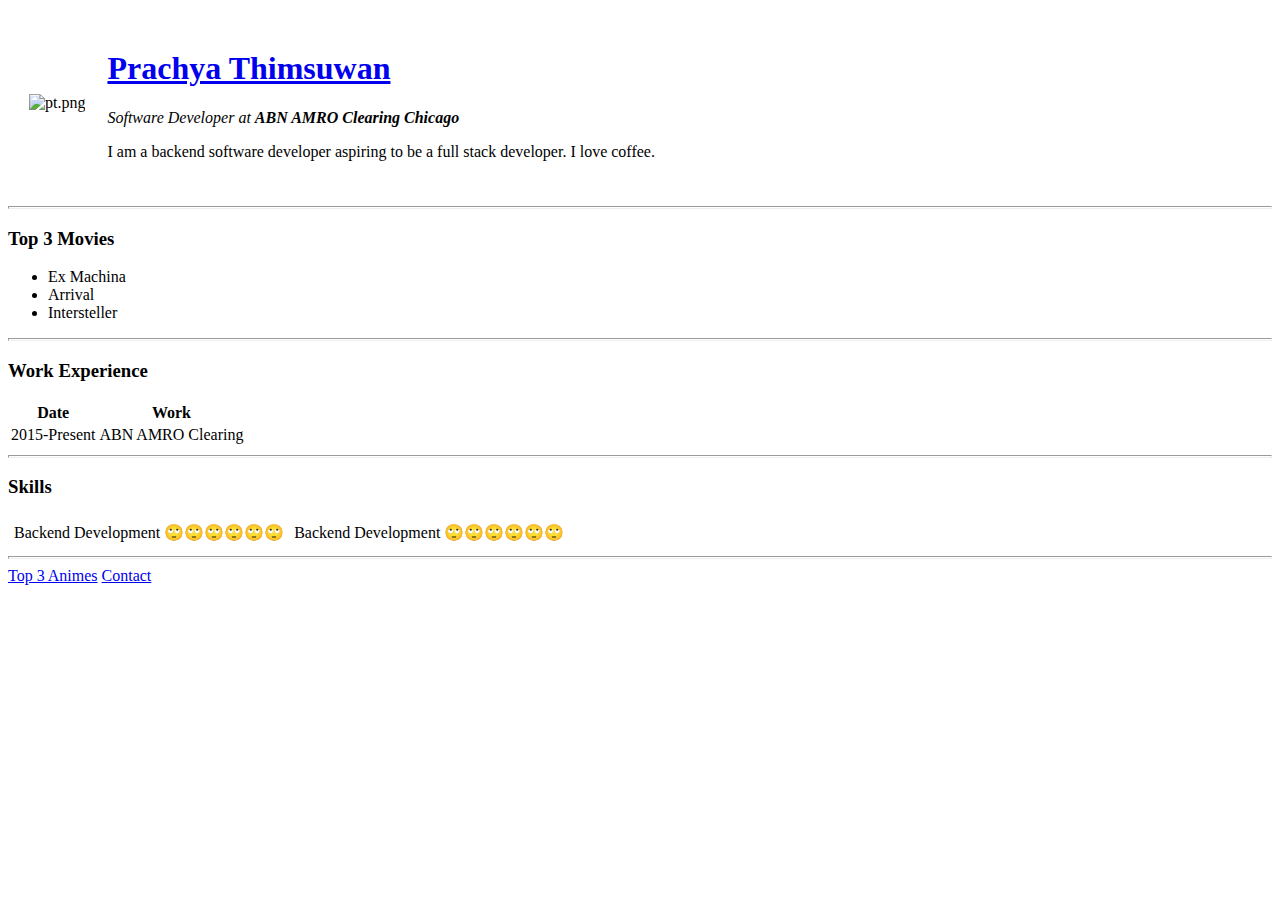
==== index.html @ 2a7d18f3 "Add initial cv website files" ====
<!DOCTYPE html>
<html lang="en" dir="ltr">

<head>
  <meta charset="utf-8">
  <title>Prachya's Personal Site</title>
</head>

<body>
  <table cellspacing="20">
    <tr>
      <td>
        <img src="https://media-exp1.licdn.com/dms/image/C5603AQH2TUQKiydPEQ/profile-displayphoto-shrink_200_200/0?e=1586995200&v=beta&t=NCSZ_b7na3-ChOoCA1IiR8rjXGA8jDatH9pn8q8NMsg" alt="pt.png">
      </td>
      <td>
        <h1><a href="https://www.linkedin.com/in/prachya-thimsuwan-51915046/">Prachya Thimsuwan</a></h1>
        <p><em>Software Developer at <strong>ABN AMRO Clearing Chicago</strong></em></p>
        <p>I am a backend software developer aspiring to be a full stack developer. I love coffee.</p>
      </td>
    </tr>
  </table>

  <hr size="3" />
  <h3>Top 3 Movies</h3>
  <ul>
    <li>Ex Machina</li>
    <li>Arrival</li>
    <li>Intersteller</li>
  </ul>
  <hr size="3" />
  <h3>Work Experience</h3>
  <table>
    <thead>
      <th>Date</th>
      <th>Work</th>
    </thead>
    <tbody>
      <tr>
        <td>2015-Present</td>
        <td>ABN AMRO Clearing</td>
      </tr>
  </tbody>
  <tfoot>
  </tfoot>
  </table>
  <hr size="3" />
  <h3>Skills</h3>
  <table>
    <td>
      <table>
        <td>Backend Development</td>
        <td>🙄🙄🙄🙄🙄🙄</td>
      </table>
    </td>
    <td>
      <table>
        <td>Backend Development</td>
        <td>🙄🙄🙄🙄🙄🙄</td>
      </table>
    </td>
  </table>
  <hr size="3" />
<a href="animes.html">Top 3 Animes</a>
<a href="contact.html">Contact</a>
</body>

</html>
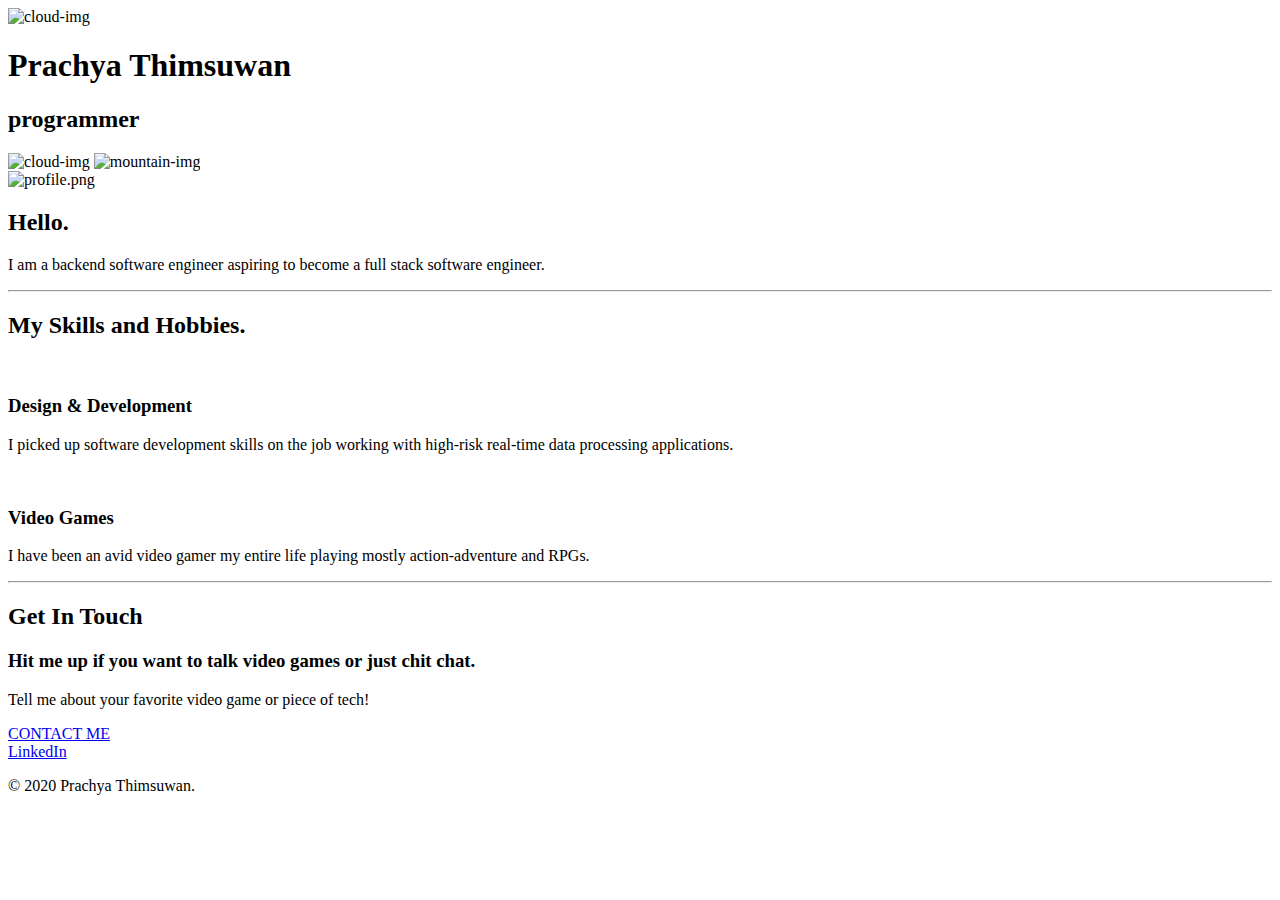
==== commit b26ce5c2: "Merge pull request #1 from pthimsuwan/pthimsuwan-patch-1" ====
--- a/index.html
+++ b/index.html
@@ -3,65 +3,56 @@
 
 <head>
   <meta charset="utf-8">
-  <title>Prachya's Personal Site</title>
+  <title>Prachya Thimsuwan</title>
+  <link rel="stylesheet" href="css/styles.css">
+  <link rel="icon" href="favicon.png">
+  <link href="https://fonts.googleapis.com/css?family=Merriweather|Montserrat|Sacramento&display=swap" rel="stylesheet">
 </head>
 
 <body>
-  <table cellspacing="20">
-    <tr>
-      <td>
-        <img src="https://media-exp1.licdn.com/dms/image/C5603AQH2TUQKiydPEQ/profile-displayphoto-shrink_200_200/0?e=1586995200&v=beta&t=NCSZ_b7na3-ChOoCA1IiR8rjXGA8jDatH9pn8q8NMsg" alt="pt.png">
-      </td>
-      <td>
-        <h1><a href="https://www.linkedin.com/in/prachya-thimsuwan-51915046/">Prachya Thimsuwan</a></h1>
-        <p><em>Software Developer at <strong>ABN AMRO Clearing Chicago</strong></em></p>
-        <p>I am a backend software developer aspiring to be a full stack developer. I love coffee.</p>
-      </td>
-    </tr>
-  </table>
+  <div class="top-container">
+    <img class="top-cloud" src="images/cloud.png" alt="cloud-img">
+    <h1>Prachya Thimsuwan</h1>
+    <h2>programmer</h2>
+    <img class="bottom-cloud" src="images/cloud.png" alt="cloud-img">
+    <img src="images/mountain.png" alt="mountain-img">
+  </div>
+  <div class="middle-container">
+    <div class="profile">
+      <img class="profile-pic" src="https://media-exp1.licdn.com/dms/image/C5603AQH2TUQKiydPEQ/profile-displayphoto-shrink_200_200/0?e=1586995200&v=beta&t=NCSZ_b7na3-ChOoCA1IiR8rjXGA8jDatH9pn8q8NMsg" alt="profile.png">
+      <h2>Hello.</h2>
+      <p class="intro">I am a backend software engineer aspiring to become a full stack software engineer.</p>
+    </div>
+    <hr>
+    <div class="skills">
+      <h2>My Skills and Hobbies.</h2>
+      <div class="skill-row">
+        <img class="dev-img" src="https://media.giphy.com/media/1C8bHHJturSx2/giphy.gif" alt="">
+        <h3>Design & Development</h3>
+        <p class="dev-desc">I picked up software development skills on the job working with high-risk real-time data processing applications.</p>
+      </div>
+      <div class="skill-row">
+        <img class="game-img" src="https://media.giphy.com/media/MMnDgPw0yB6ms/giphy.gif" alt="">
+        <h3>Video Games</h3>
+        <p class="game-desc">I have been an avid video gamer my entire life playing mostly action-adventure and RPGs.</p>
+      </div>
+    </div>
+    <hr>
+    <div class="contact-me">
+      <h2>Get In Touch</h2>
+      <h3>Hit me up if you want to talk video games or just chit chat.</h3>
+      <p class="contact-message">Tell me about your favorite video game or piece of tech!</p>
+      <a class="btn" href="mailto:pthimsuwan@gmail.com">CONTACT ME</a>
+    </div>
+  </div>
 
-  <hr size="3" />
-  <h3>Top 3 Movies</h3>
-  <ul>
-    <li>Ex Machina</li>
-    <li>Arrival</li>
-    <li>Intersteller</li>
-  </ul>
-  <hr size="3" />
-  <h3>Work Experience</h3>
-  <table>
-    <thead>
-      <th>Date</th>
-      <th>Work</th>
-    </thead>
-    <tbody>
-      <tr>
-        <td>2015-Present</td>
-        <td>ABN AMRO Clearing</td>
-      </tr>
-  </tbody>
-  <tfoot>
-  </tfoot>
-  </table>
-  <hr size="3" />
-  <h3>Skills</h3>
-  <table>
-    <td>
-      <table>
-        <td>Backend Development</td>
-        <td>🙄🙄🙄🙄🙄🙄</td>
-      </table>
-    </td>
-    <td>
-      <table>
-        <td>Backend Development</td>
-        <td>🙄🙄🙄🙄🙄🙄</td>
-      </table>
-    </td>
-  </table>
-  <hr size="3" />
-<a href="animes.html">Top 3 Animes</a>
-<a href="contact.html">Contact</a>
+
+  <div class="bottom-container">
+    <a class="footer-link" href="https://www.linkedin.com/in/prachya-thimsuwan-51915046/">LinkedIn</a>
+    <p class="copyright">© 2020 Prachya Thimsuwan.</p>
+  </div>
+
+  </div>
 </body>
 
 </html>
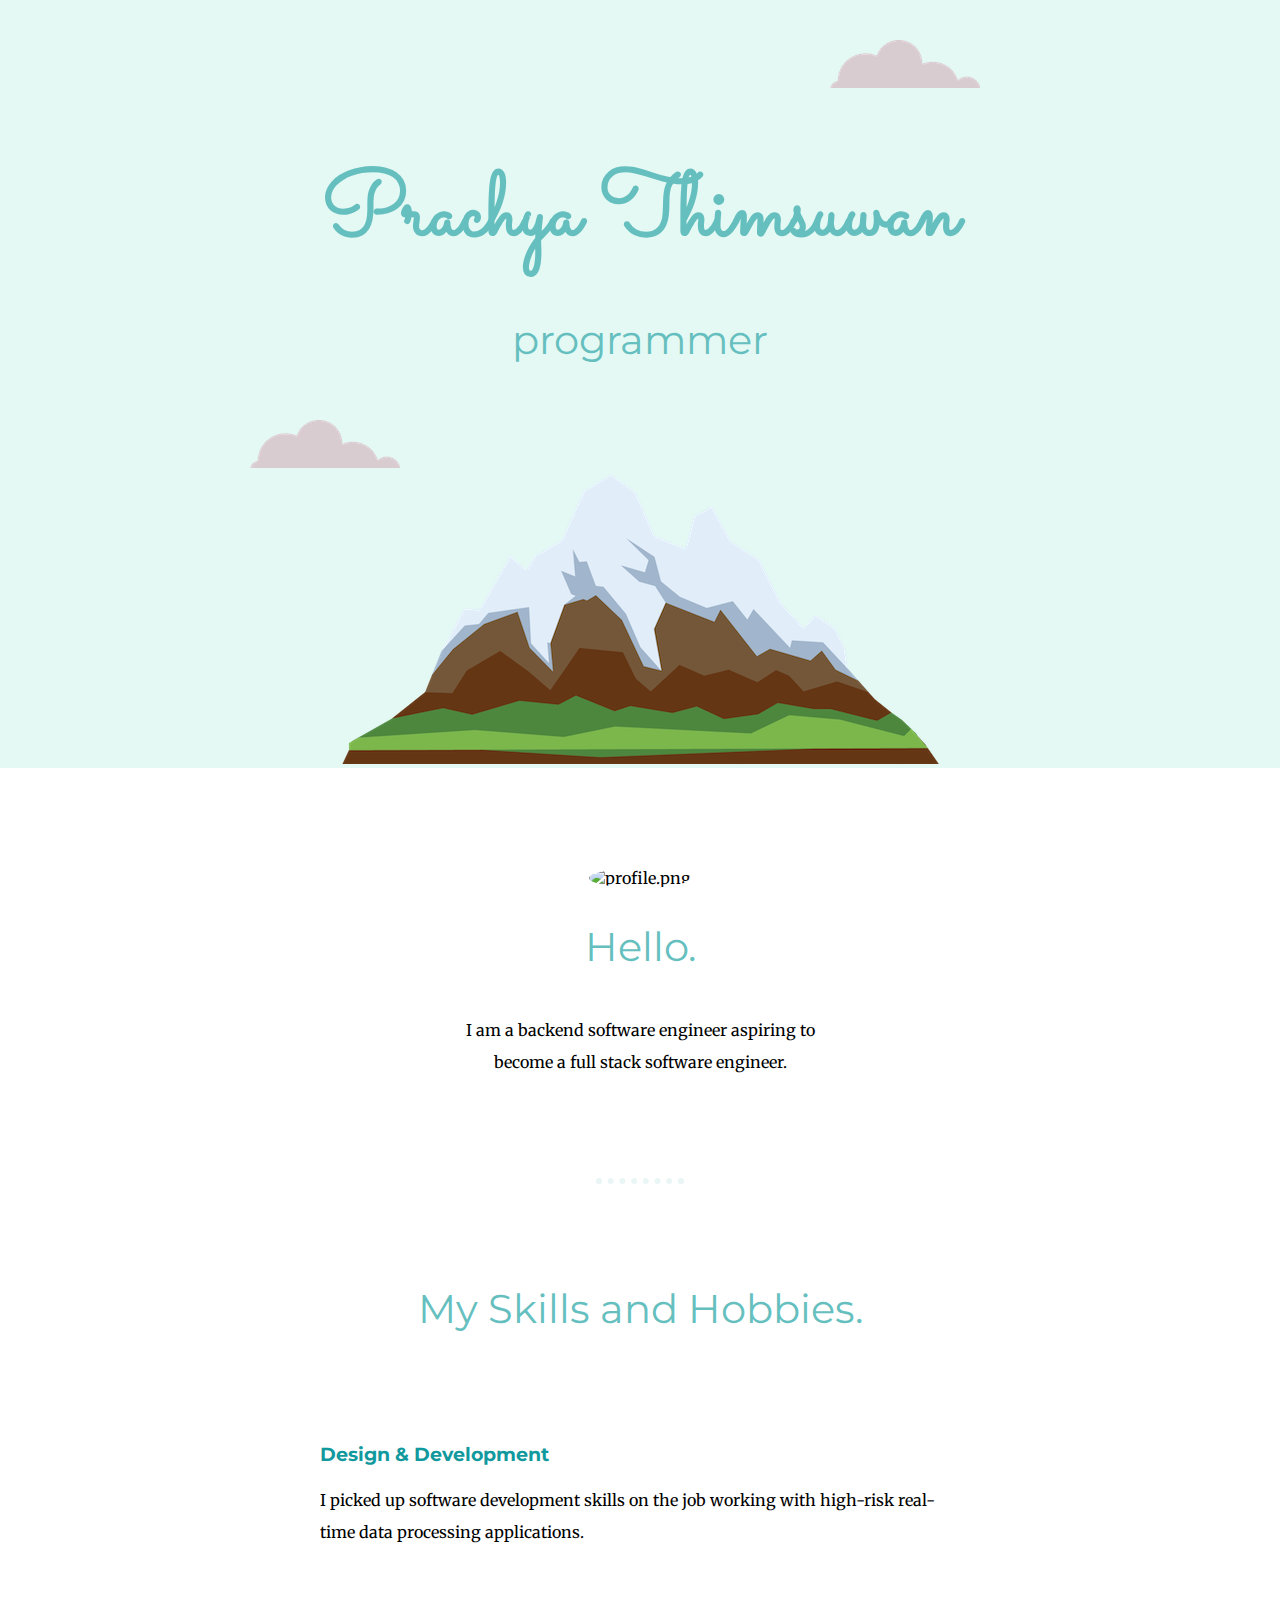
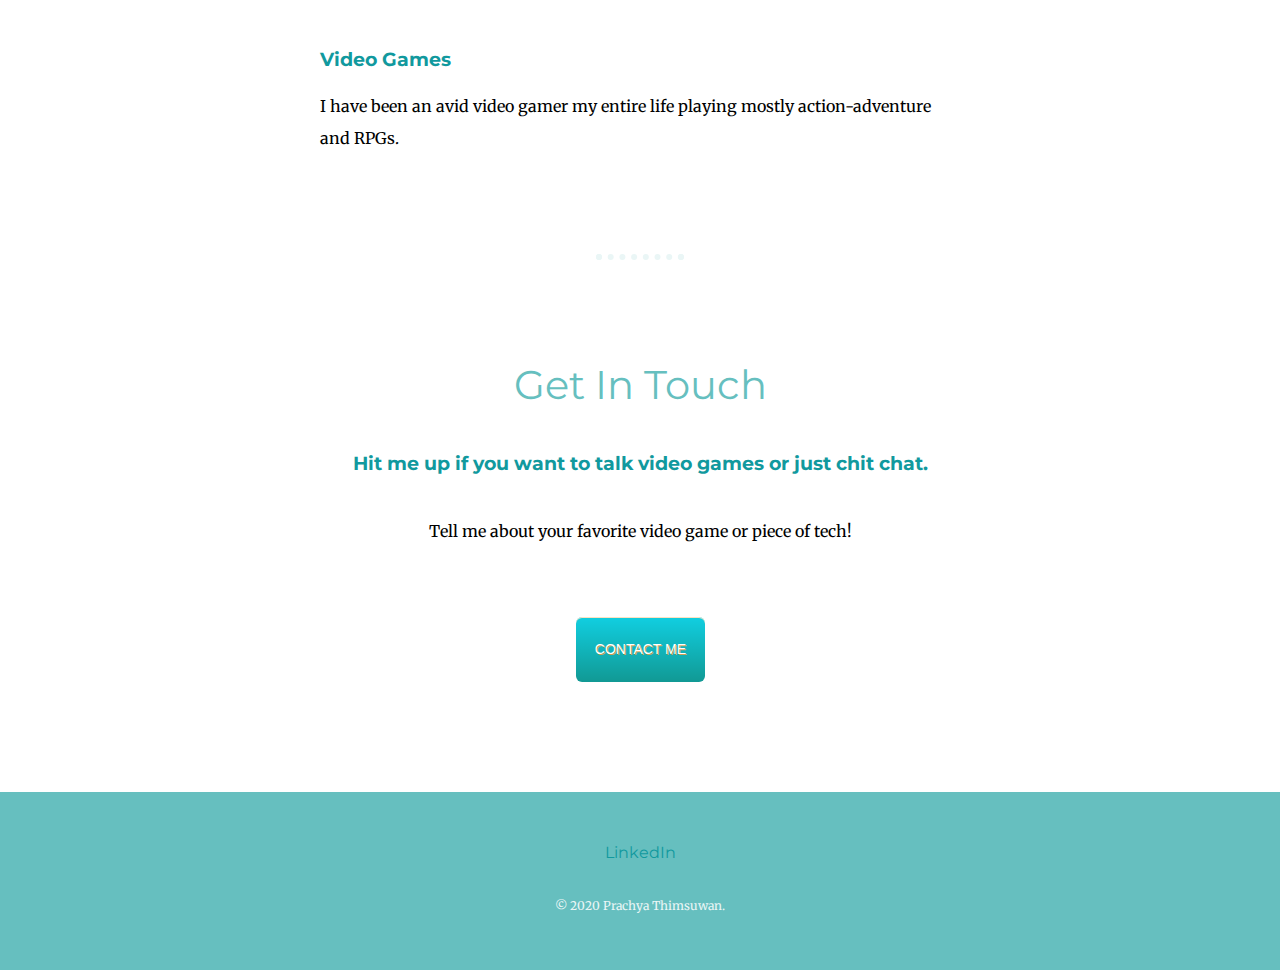
==== commit 7ad93f4c: "Update index.html" ====
--- a/index.html
+++ b/index.html
@@ -19,7 +19,7 @@
   </div>
   <div class="middle-container">
     <div class="profile">
-      <img class="profile-pic" src="https://media-exp1.licdn.com/dms/image/C5603AQH2TUQKiydPEQ/profile-displayphoto-shrink_200_200/0?e=1586995200&v=beta&t=NCSZ_b7na3-ChOoCA1IiR8rjXGA8jDatH9pn8q8NMsg" alt="profile.png">
+      <img class="profile-pic" src="images/profile.png" alt="profile.png">
       <h2>Hello.</h2>
       <p class="intro">I am a backend software engineer aspiring to become a full stack software engineer.</p>
     </div>
--- a/css/styles.css
+++ b/css/styles.css
@@ -0,0 +1,158 @@
+body {
+  margin: 0px;
+  text-align: center;
+  font-family: 'Merriweather', serif;
+}
+
+h1 {
+  color: #66BFBF;
+  font-size: 5.625rem;
+  /*100% = 16px = 1em*/
+  margin: 50px auto 0 auto;
+  font-family: 'Sacramento', cursive;
+}
+
+h2 {
+  color: #66BFBF;
+  font-size: 2.5rem;
+  font-family: 'Montserrat', sans-serif;
+  font-weight: normal;
+  padding-bottom: 10px;
+}
+
+h3 {
+  color: #11999E;
+  font-family: 'Montserrat', sans-serif;
+}
+
+p{
+    line-height: 2;
+}
+
+hr{
+  border: dotted #EAF6F6 6px;
+  border-bottom: none;
+  margin: 100px auto;
+  width: 6%;
+}
+
+a{
+ color:#11999E;
+ font-family: 'Montserrat', sans-serif;
+ margin: 10px 20px;
+ text-decoration: none;
+}
+
+a:hover{
+  color: #EAF6F6;
+}
+
+.copyright{
+  color: #EAF6F6;
+  font-size: 0.75rem;
+  padding: 20px 0;
+}
+
+.contact-message{
+  width: 40%;
+  margin: 40px auto 60px;
+}
+
+.profile-pic {
+  border-radius: 50%
+}
+
+.top-container {
+  background-color: #E4F9F4;
+  margin: 0;
+  position: relative;
+  padding-top: 100px;
+}
+
+.middle-container {
+  margin: 100px 0;
+}
+
+.bottom-container {
+  background-color: #66BFBF;
+  padding: 50px 0 20px;
+}
+
+.top-cloud {
+  position: absolute;
+  right: 300px;
+  top: 40px;
+}
+
+.bottom-cloud {
+  position: absolute;
+  left: 250px;
+  bottom: 300px;
+}
+
+.skill-row {
+  margin: 100px auto 100px auto;
+  width: 50%;
+  text-align: left;
+}
+
+.dev-img {
+  width: 40%;
+  float: left;
+  margin-right: 30px;
+}
+
+.game-img {
+  width: 25%;
+  float: right;
+  margin-left: 30px;
+}
+
+.intro{
+  width:30%;
+  margin: auto;
+}
+
+.btn {
+	-moz-box-shadow:inset 0px 1px 0px 0px #fce2c1;
+	-webkit-box-shadow:inset 0px 1px 0px 0px #fce2c1;
+	box-shadow:inset 0px 1px 0px 0px #fce2c1;
+	background:-webkit-gradient( linear, left top, left bottom, color-stop(0.05, #11ccdd), color-stop(1, #119994) );
+	background:-moz-linear-gradient( center top, #11ccdd 5%, #119994 100% );
+	filter:progid:DXImageTransform.Microsoft.gradient(startColorstr='#11ccdd', endColorstr='#119994');
+	background-color:#11ccdd;
+	-webkit-border-top-left-radius:6px;
+	-moz-border-radius-topleft:6px;
+	border-top-left-radius:6px;
+	-webkit-border-top-right-radius:6px;
+	-moz-border-radius-topright:6px;
+	border-top-right-radius:6px;
+	-webkit-border-bottom-right-radius:6px;
+	-moz-border-radius-bottomright:6px;
+	border-bottom-right-radius:6px;
+	-webkit-border-bottom-left-radius:6px;
+	-moz-border-radius-bottomleft:6px;
+	border-bottom-left-radius:6px;
+	text-indent:0.86px;
+	display:inline-block;
+	color:#ffffff;
+	font-family:Arial;
+	font-size:14px;
+	font-weight:normal;
+	font-style:normal;
+	height:65px;
+	line-height:65px;
+	width:129px;
+	text-decoration:none;
+	text-align:center;
+	text-shadow:1px 1px 0px #cc9f52;
+}
+.btn:hover {
+	background:-webkit-gradient( linear, left top, left bottom, color-stop(0.05, #119994), color-stop(1, #11ccdd) );
+	background:-moz-linear-gradient( center top, #119994 5%, #11ccdd 100% );
+	filter:progid:DXImageTransform.Microsoft.gradient(startColorstr='#119994', endColorstr='#11ccdd');
+	background-color:#119994;
+}.btn:active {
+	position:relative;
+	top:1px;
+}
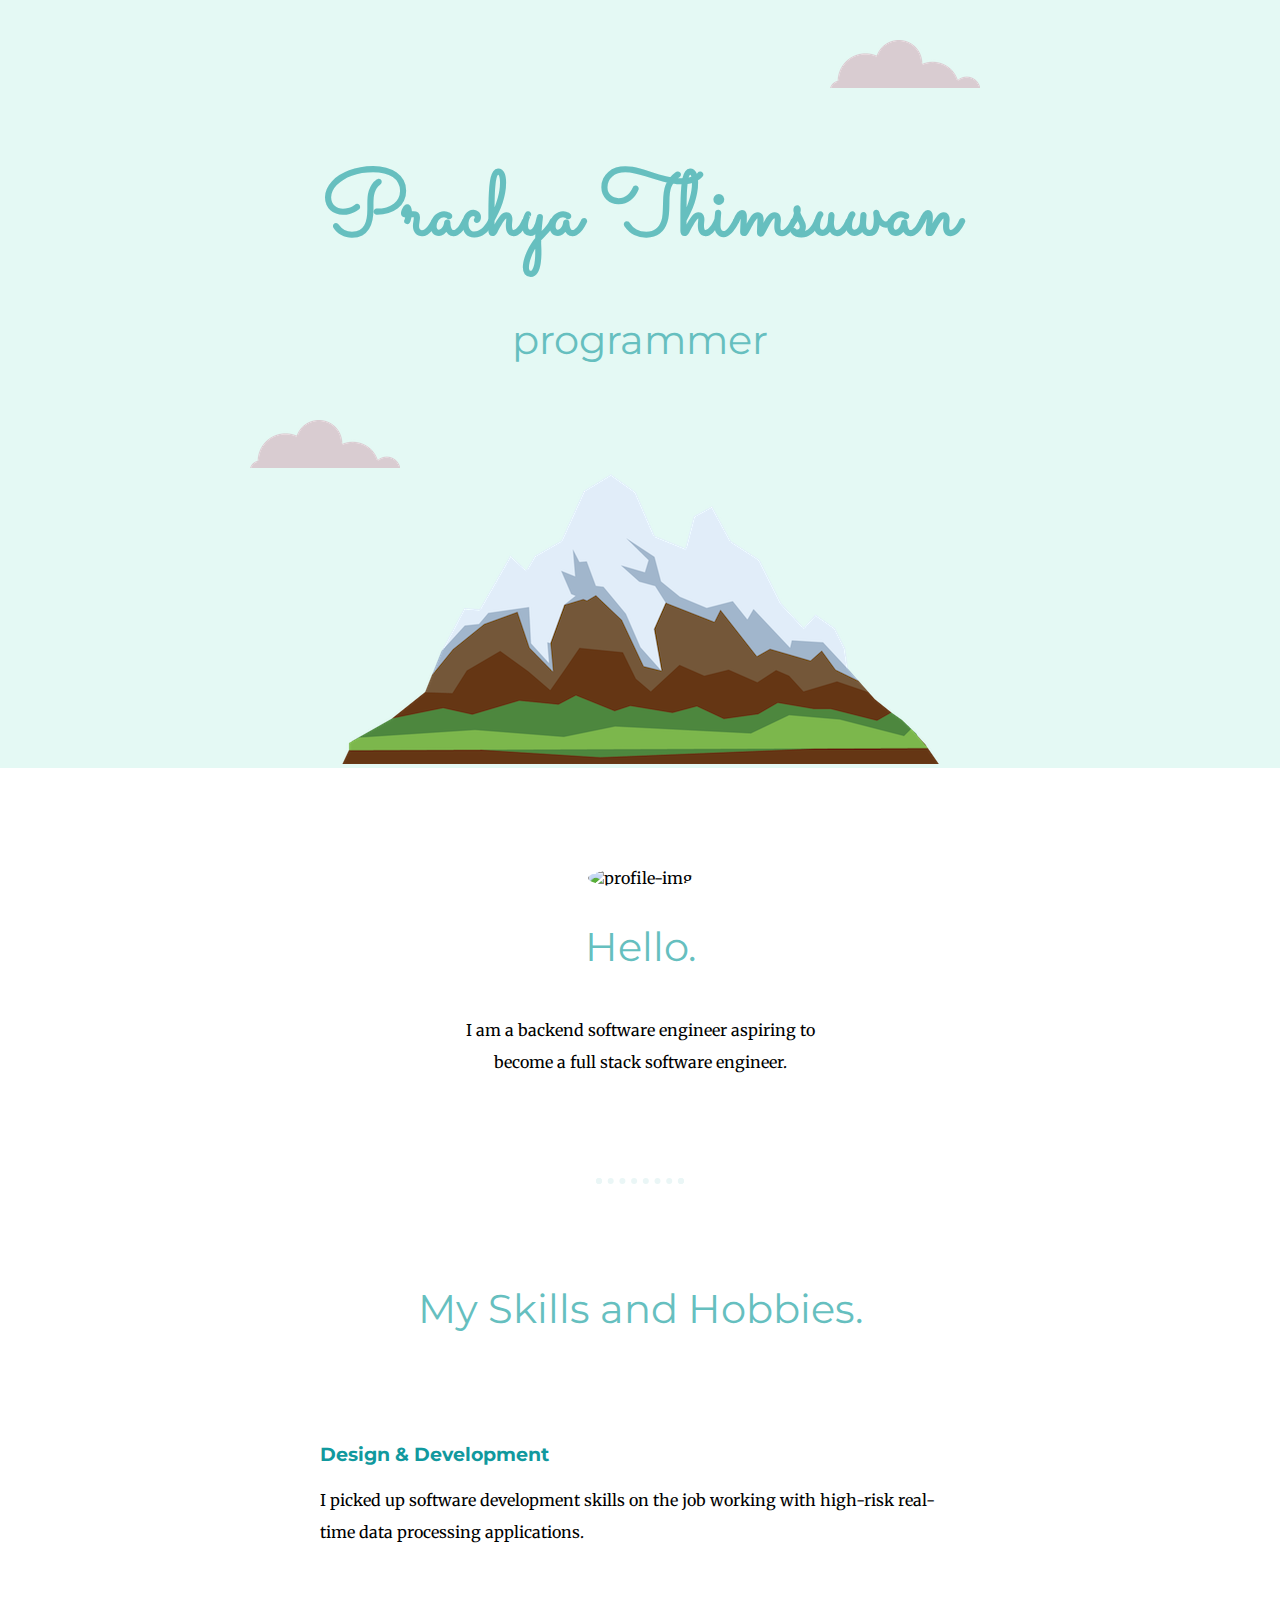
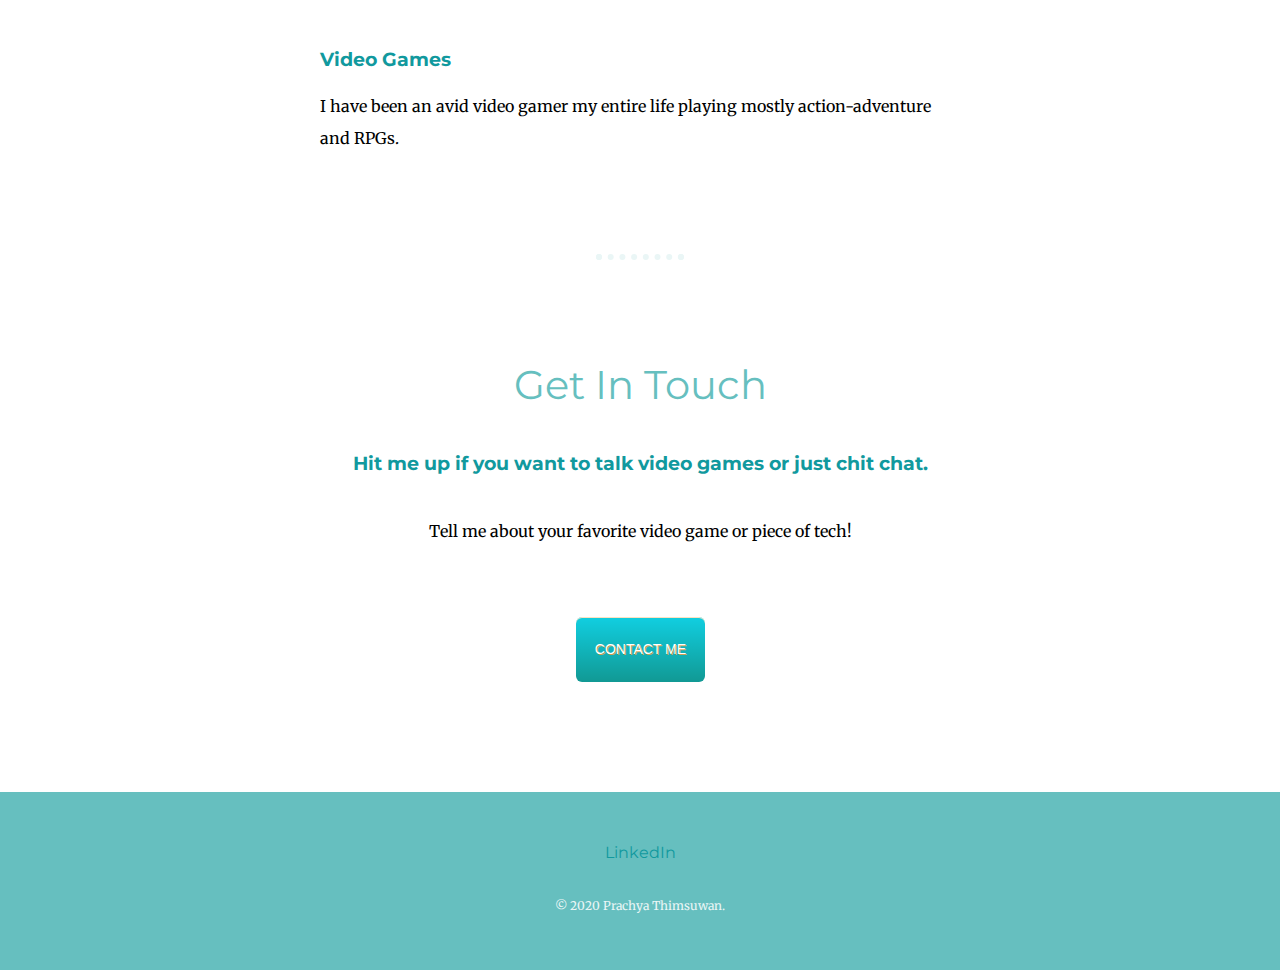
==== commit 7d3590e8: "Update index.html" ====
--- a/index.html
+++ b/index.html
@@ -19,7 +19,7 @@
   </div>
   <div class="middle-container">
     <div class="profile">
-      <img class="profile-pic" src="images/profile.png" alt="profile.png">
+      <img class="profile-pic" src="images/profile.png" alt="profile-img">
       <h2>Hello.</h2>
       <p class="intro">I am a backend software engineer aspiring to become a full stack software engineer.</p>
     </div>
